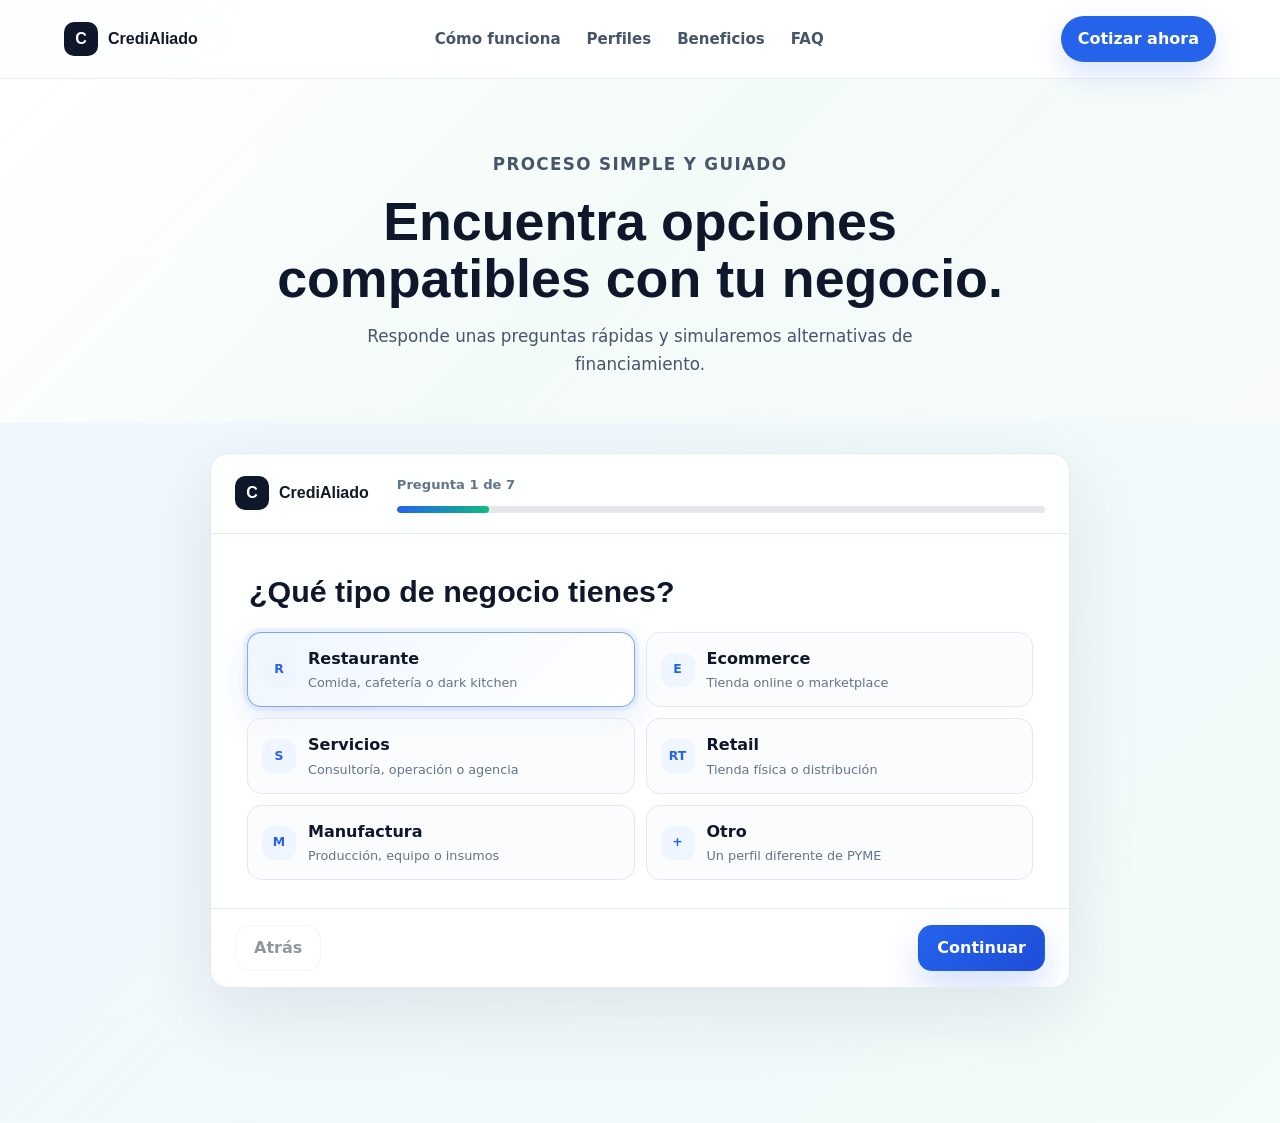
==== cotizador.html @ 6eaf8681 "v2" ====
<!DOCTYPE html>
<html lang="es">
  <head>
    <meta charset="UTF-8" />
    <meta name="viewport" content="width=device-width, initial-scale=1.0" />
    <title>Cotizador | CrediAliado</title>
    <meta
      name="description"
      content="Cotizador inteligente para encontrar opciones de financiamiento compatibles con tu negocio."
    />
    <link
      rel="icon"
      href="data:image/svg+xml,%3Csvg xmlns='http://www.w3.org/2000/svg' viewBox='0 0 64 64'%3E%3Crect width='64' height='64' rx='18' fill='%230F172A'/%3E%3Ctext x='32' y='42' text-anchor='middle' font-family='Arial' font-size='34' font-weight='700' fill='white'%3EC%3C/text%3E%3C/svg%3E"
    />
    <link rel="stylesheet" href="styles.css" />
  </head>
  <body data-page="cotizador">
    <header class="site-header">
      <a class="brand" href="index.html" aria-label="CrediAliado inicio">
        <span class="brand-mark">C</span>
        <span>CrediAliado</span>
      </a>
      <nav class="nav-links" aria-label="Navegación principal">
        <a href="index.html#como-funciona">Cómo funciona</a>
        <a href="index.html#perfiles">Perfiles</a>
        <a href="index.html#beneficios">Beneficios</a>
        <a href="index.html#faq">FAQ</a>
      </nav>
      <a class="header-cta" href="#cotizador">Cotizar ahora</a>
    </header>

    <main>
      <section class="quote-hero onboarding-hero compact-quote">
        <div>
          <p class="eyebrow">Proceso simple y guiado</p>
          <h1>Encuentra opciones compatibles con tu negocio.</h1>
          <p>
            Responde unas preguntas rápidas y simularemos alternativas de financiamiento.
          </p>
        </div>
      </section>

      <section class="quote-flow-section" id="cotizador">
        <div class="quote-flow">
          <div class="flow-topline">
            <a class="brand compact-brand" href="index.html" aria-label="CrediAliado inicio">
              <span class="brand-mark">C</span>
              <span>CrediAliado</span>
            </a>
            <div class="progress-wrap">
              <span id="progressLabel">Pregunta 1 de 7</span>
              <div class="progress-track"><span id="progressBar"></span></div>
            </div>
          </div>

            <form id="compareForm" class="question-card">
              <fieldset class="question-step active" data-step="0">
                <legend>¿Qué tipo de negocio tienes?</legend>
                <label class="select-card visual-option">
                  <input type="radio" name="business" value="Restaurante" checked />
                  <span><i>R</i><b>Restaurante</b><small>Comida, cafetería o dark kitchen</small></span>
                </label>
                <label class="select-card visual-option">
                  <input type="radio" name="business" value="Ecommerce" />
                  <span><i>E</i><b>Ecommerce</b><small>Tienda online o marketplace</small></span>
                </label>
                <label class="select-card visual-option">
                  <input type="radio" name="business" value="Servicios" />
                  <span><i>S</i><b>Servicios</b><small>Consultoría, operación o agencia</small></span>
                </label>
                <label class="select-card visual-option">
                  <input type="radio" name="business" value="Retail" />
                  <span><i>RT</i><b>Retail</b><small>Tienda física o distribución</small></span>
                </label>
                <label class="select-card visual-option">
                  <input type="radio" name="business" value="Manufactura" />
                  <span><i>M</i><b>Manufactura</b><small>Producción, equipo o insumos</small></span>
                </label>
                <label class="select-card visual-option">
                  <input type="radio" name="business" value="Otro" />
                  <span><i>+</i><b>Otro</b><small>Un perfil diferente de PYME</small></span>
                </label>
              </fieldset>

              <fieldset class="question-step" data-step="1">
                <legend>¿Para qué necesitas financiamiento?</legend>
                <label class="select-card">
                  <input type="radio" name="need" value="Inventario" checked />
                  <span>Inventario</span>
                </label>
                <label class="select-card">
                  <input type="radio" name="need" value="Expansión" />
                  <span>Expansión</span>
                </label>
                <label class="select-card">
                  <input type="radio" name="need" value="Capital de trabajo" />
                  <span>Capital de trabajo</span>
                </label>
                <label class="select-card">
                  <input type="radio" name="need" value="Equipo" />
                  <span>Equipo</span>
                </label>
                <label class="select-card">
                  <input type="radio" name="need" value="Marketing" />
                  <span>Marketing</span>
                </label>
              </fieldset>

              <fieldset class="question-step amount-step" data-step="2">
                <legend>¿Cuánto necesitas?</legend>
                <div class="amount-control">
                  <input
                    id="amountRange"
                    type="range"
                    name="amount"
                    min="50000"
                    max="1000000"
                    step="50000"
                    value="250000"
                  />
                  <output id="amountOutput" for="amountRange">$250,000</output>
                  <div class="amount-markers">
                    <span>$50k</span>
                    <span>$500k</span>
                    <span>$1M</span>
                  </div>
                </div>
              </fieldset>

              <fieldset class="question-step" data-step="3">
                <legend>¿Cuánto tiempo lleva operando tu negocio?</legend>
                <label class="select-card">
                  <input type="radio" name="age" value="Menos de 1 año" checked />
                  <span>Menos de 1 año</span>
                </label>
                <label class="select-card">
                  <input type="radio" name="age" value="1-2 años" />
                  <span>1-2 años</span>
                </label>
                <label class="select-card">
                  <input type="radio" name="age" value="3+ años" />
                  <span>3+ años</span>
                </label>
              </fieldset>

              <fieldset class="question-step" data-step="4">
                <legend>¿Cuánto facturas mensualmente?</legend>
                <label class="select-card">
                  <input type="radio" name="revenue" value="Menos de 50k" checked />
                  <span>Menos de 50k</span>
                </label>
                <label class="select-card">
                  <input type="radio" name="revenue" value="50k-200k" />
                  <span>50k-200k</span>
                </label>
                <label class="select-card">
                  <input type="radio" name="revenue" value="200k-500k" />
                  <span>200k-500k</span>
                </label>
                <label class="select-card">
                  <input type="radio" name="revenue" value="500k+" />
                  <span>500k+</span>
                </label>
              </fieldset>

              <fieldset class="question-step" data-step="5">
                <legend>¿Has solicitado crédito antes?</legend>
                <label class="select-card">
                  <input type="radio" name="history" value="Sí" checked />
                  <span>Sí</span>
                </label>
                <label class="select-card">
                  <input type="radio" name="history" value="No" />
                  <span>No</span>
                </label>
              </fieldset>

              <fieldset class="question-step" data-step="6">
                <legend>¿Cómo consideras tu historial crediticio?</legend>
                <label class="select-card">
                  <input type="radio" name="credit" value="Bueno" checked />
                  <span>Bueno</span>
                </label>
                <label class="select-card">
                  <input type="radio" name="credit" value="Regular" />
                  <span>Regular</span>
                </label>
                <label class="select-card">
                  <input type="radio" name="credit" value="Malo" />
                  <span>Malo</span>
                </label>
                <label class="select-card">
                  <input type="radio" name="credit" value="No lo sé" />
                  <span>No lo sé</span>
                </label>
              </fieldset>

              <div class="form-actions">
                <button class="button button-ghost" id="backButton" type="button" disabled>
                  Atrás
                </button>
                <button class="button button-primary" id="nextButton" type="button">
                  Continuar
                </button>
              </div>
            </form>

            <div class="loading-state" id="loadingState" hidden>
              <div class="pulse-orbit"></div>
              <p>Analizando opciones para tu negocio...</p>
              <div class="loading-bars">
                <span></span>
                <span></span>
                <span></span>
              </div>
            </div>
          </div>
      </section>

      <section class="results-section" id="resultados" hidden>
        <div class="section-heading">
          <p class="eyebrow">Resultados personalizados</p>
          <h2 id="resultsHeadline">Encontramos opciones compatibles con tu perfil.</h2>
        </div>
        <div class="health-card" id="healthCard"></div>
        <div class="results-toolbar">
          <div class="results-summary" id="resultsSummary"></div>
          <label>
            Ordenar por
            <select id="sortSelect">
              <option value="match">Mayor compatibilidad</option>
              <option value="rate">Menor tasa</option>
              <option value="speed">Respuesta más rápida</option>
              <option value="requirements">Menos requisitos</option>
            </select>
          </label>
        </div>
        <div class="results-grid" id="resultsGrid"></div>
        <div class="lead-capture">
          <div>
            <h3>¿Quieres guardar estas opciones y recibir nuevas recomendaciones?</h3>
            <p>Te enviamos el resumen por WhatsApp o email para revisarlo con calma.</p>
          </div>
          <form class="lead-form">
            <label>
              WhatsApp
              <input type="tel" placeholder="55 1234 5678" />
            </label>
            <label>
              Email
              <input type="email" placeholder="tu@negocio.com" />
            </label>
            <button class="button button-primary" type="button">Guardar opciones</button>
          </form>
        </div>
      </section>
    </main>

    <script src="app.js"></script>
  </body>
</html>
---- styles.css ----
:root {
  --navy: #0f172a;
  --blue: #2563eb;
  --green: #10b981;
  --amber: #f59e0b;
  --mist: #eef6ff;
  --aqua: #dffcf2;
  --ink: #111827;
  --muted: #64748b;
  --line: #e2e8f0;
  --bg: #f8fafc;
  --white: #ffffff;
  --soft-blue: #eff6ff;
  --soft-green: #ecfdf5;
  --shadow: 0 22px 70px rgba(15, 23, 42, 0.1);
}

* {
  box-sizing: border-box;
}

[hidden] {
  display: none !important;
}

html {
  scroll-behavior: smooth;
}

body {
  margin: 0;
  background:
    linear-gradient(135deg, rgba(239, 246, 255, 0.72), rgba(255, 255, 255, 0) 34rem),
    linear-gradient(180deg, #ffffff 0%, var(--bg) 46%);
  color: var(--ink);
  font-family: "Inter", "Segoe UI", system-ui, sans-serif;
  line-height: 1.65;
}

a {
  color: inherit;
  text-decoration: none;
}

button,
input {
  font: inherit;
}

.site-header {
  position: sticky;
  top: 0;
  z-index: 20;
  display: flex;
  align-items: center;
  justify-content: space-between;
  gap: 24px;
  padding: 16px clamp(20px, 5vw, 72px);
  background: rgba(255, 255, 255, 0.82);
  border-bottom: 1px solid rgba(226, 232, 240, 0.72);
  backdrop-filter: blur(18px);
}

.brand,
.nav-links,
.trust-strip,
.hero-actions,
.form-actions,
.site-footer,
.site-footer div {
  display: flex;
  align-items: center;
}

.brand {
  gap: 10px;
  font-family: "Geist", "Segoe UI", "Inter", sans-serif;
  font-weight: 650;
}

.brand-mark {
  display: grid;
  width: 34px;
  height: 34px;
  place-items: center;
  color: var(--white);
  background: var(--navy);
  border-radius: 10px;
}

.nav-links {
  gap: 26px;
  color: #475569;
  font-size: 0.94rem;
  font-weight: 550;
}

.nav-links a:hover,
.site-footer a:hover {
  color: var(--blue);
}

.header-cta {
  padding: 10px 17px;
  color: var(--white);
  background: var(--blue);
  border-radius: 999px;
  font-weight: 650;
  box-shadow: 0 12px 28px rgba(37, 99, 235, 0.18);
}

.hero {
  display: grid;
  grid-template-columns: minmax(0, 1.02fr) minmax(340px, 0.98fr);
  gap: clamp(42px, 7vw, 96px);
  align-items: center;
  min-height: calc(100vh - 74px);
  padding: clamp(64px, 8vw, 104px) clamp(20px, 5vw, 72px) 72px;
}

.eyebrow {
  margin: 0 0 14px;
  color: var(--blue);
  font-size: 0.76rem;
  font-weight: 700;
  letter-spacing: 0.08em;
  text-transform: uppercase;
}

.hero-eyebrow {
  display: inline-flex;
  align-items: center;
  gap: 8px;
  width: fit-content;
  padding: 6px 14px;
  color: #047857;
  background: var(--soft-green);
  border-radius: 999px;
}

.hero-eyebrow::before {
  content: "";
  width: 6px;
  height: 6px;
  flex: 0 0 6px;
  border-radius: 999px;
  background: var(--green);
}

h1,
h2,
h3 {
  margin: 0;
  color: var(--navy);
  font-family: "Geist", "Segoe UI", "Inter", sans-serif;
  letter-spacing: 0;
  line-height: 1.05;
}

h1 {
  max-width: 720px;
  font-size: clamp(2.55rem, 4.8vw, 3.5rem);
  letter-spacing: 0;
  font-weight: 650;
}

.text-green {
  color: var(--green);
}

h2 {
  font-size: clamp(2rem, 3.1vw, 2.5rem);
  font-weight: 620;
}

h3 {
  font-size: clamp(1.12rem, 1.8vw, 1.38rem);
  font-weight: 600;
}

.hero-subtitle {
  max-width: 560px;
  margin: 24px 0 0;
  color: #475569;
  font-size: clamp(1rem, 1.6vw, 1.12rem);
}

.hero-actions {
  flex-wrap: wrap;
  gap: 14px;
  margin-top: 34px;
}

.button {
  display: inline-flex;
  align-items: center;
  justify-content: center;
  min-height: 46px;
  padding: 0 18px;
  border: 1px solid transparent;
  border-radius: 14px;
  cursor: pointer;
  font-weight: 650;
  transition: transform 150ms ease, border-color 150ms ease, background 150ms ease,
    box-shadow 150ms ease;
}

.button:hover {
  transform: translateY(-2px);
}

.button-primary {
  color: var(--white);
  background: linear-gradient(135deg, var(--blue), #1d4ed8);
  box-shadow: 0 16px 34px rgba(37, 99, 235, 0.2);
}

.button-ghost {
  color: var(--navy);
  background: var(--white);
  border-color: var(--line);
}

.button:disabled {
  cursor: not-allowed;
  opacity: 0.45;
  transform: none;
}

.trust-strip {
  flex-wrap: wrap;
  gap: 12px;
  margin-top: 26px;
  color: #334155;
  font-size: 0.95rem;
  font-weight: 600;
}

.trust-strip span {
  padding: 9px 12px;
  background: var(--white);
  border: 1px solid var(--line);
  border-radius: 999px;
}

.trust-strip strong {
  color: var(--green);
}

.hero-visual {
  position: relative;
  min-height: 500px;
  padding: 34px;
  overflow: hidden;
  background: linear-gradient(145deg, #0b1226 0%, #122a5c 52%, #0f766e 100%);
  border-radius: 28px;
  box-shadow: 0 28px 82px rgba(15, 23, 42, 0.2);
  isolation: isolate;
}

.dashboard-card,
.signal-card,
.floating-note,
.smart-card,
.insight-panel {
  background: rgba(255, 255, 255, 0.94);
  border: 1px solid rgba(255, 255, 255, 0.64);
  box-shadow: 0 24px 68px rgba(2, 6, 23, 0.22);
  backdrop-filter: blur(16px);
}

.calm-visual {
  display: grid;
  align-content: center;
}

.smart-card {
  position: absolute;
  padding: 18px;
  border-radius: 16px;
}

.hero-rec {
  width: min(78%, 390px);
  animation: floatSoft 5.5s ease-in-out infinite;
}

.primary-rec {
  top: 42px;
  left: 34px;
}

.secondary-rec {
  right: 28px;
  bottom: 42px;
  animation-delay: 1s;
}

.rec-label {
  display: inline-flex;
  margin-bottom: 16px;
  padding: 6px 9px;
  color: #065f46;
  background: var(--soft-green);
  border-radius: 999px;
  font-size: 0.74rem;
  font-weight: 650;
}

.rec-head {
  display: flex;
  align-items: center;
  justify-content: space-between;
  gap: 14px;
}

.rec-head strong {
  color: var(--navy);
  font-size: 1.04rem;
}

.rec-head span {
  color: var(--blue);
  font-weight: 650;
}

.smart-card p {
  margin: 12px 0 0;
  color: #475569;
}

.insight-panel {
  position: relative;
  z-index: 2;
  max-width: 430px;
  margin: 86px auto 0;
  padding: 24px;
  border-radius: 18px;
}

.insight-panel h3 {
  margin-top: 10px;
  font-size: 1.28rem;
  line-height: 1.12;
}

.insight-row {
  display: flex;
  align-items: center;
  justify-content: space-between;
  gap: 16px;
  margin-top: 22px;
  color: var(--muted);
  font-weight: 600;
}

.insight-row strong {
  color: var(--navy);
}

.insight-line {
  height: 12px;
  margin-top: 12px;
  overflow: hidden;
  background: #e5e7eb;
  border-radius: 999px;
}

.insight-line span {
  display: block;
  width: var(--bar);
  height: 100%;
  background: linear-gradient(90deg, var(--green), var(--blue));
  border-radius: inherit;
}

.dashboard-card {
  position: absolute;
  right: 34px;
  bottom: 36px;
  left: 34px;
  padding: 26px;
  border-radius: 22px;
}

.dashboard-top,
.rate-row,
.main-signal {
  display: flex;
  align-items: center;
  justify-content: space-between;
  gap: 18px;
}

.dashboard-top span,
.small-label,
.rate-row span {
  color: var(--muted);
  font-size: 0.85rem;
  font-weight: 700;
}

.dashboard-top strong {
  display: grid;
  width: 44px;
  height: 44px;
  place-items: center;
  color: var(--blue);
  background: var(--soft-blue);
  border-radius: 14px;
}

.rate-row {
  margin: 34px 0 20px;
}

.rate-row strong {
  color: var(--navy);
  font-size: 3.2rem;
  line-height: 1;
}

.range-bars {
  display: grid;
  gap: 12px;
}

.range-bars span {
  display: block;
  height: 12px;
  overflow: hidden;
  background: #e0f2fe;
  border-radius: 999px;
}

.range-bars span::after {
  display: block;
  width: var(--bar);
  height: 100%;
  content: "";
  background: linear-gradient(90deg, var(--blue), var(--green));
  border-radius: inherit;
}

.approval-card {
  display: inline-flex;
  align-items: center;
  gap: 9px;
  margin-top: 22px;
  padding: 10px 12px;
  color: #065f46;
  background: var(--soft-green);
  border-radius: 999px;
  font-weight: 600;
}

.status-dot {
  width: 9px;
  height: 9px;
  background: var(--green);
  border-radius: 50%;
  box-shadow: 0 0 0 5px rgba(16, 185, 129, 0.16);
}

.signal-card {
  position: absolute;
  top: 34px;
  left: 34px;
  right: 84px;
  padding: 18px;
  border-radius: 18px;
}

.signal-card strong {
  display: block;
  margin-top: 4px;
  color: var(--navy);
  font-size: 1.05rem;
}

.match-score {
  color: var(--green);
  font-size: 2.1rem;
  font-weight: 700;
}

.floating-note {
  position: absolute;
  padding: 12px 14px;
  color: var(--navy);
  border-radius: 16px;
  font-size: 0.9rem;
  font-weight: 600;
}

.note-left {
  left: 18px;
  top: 46%;
}

.note-right {
  right: 18px;
  top: 31%;
}

.section,
.results-section {
  padding: 92px clamp(20px, 5vw, 72px);
}

.section-heading {
  max-width: 720px;
  margin-bottom: 34px;
}

.steps-grid,
.benefits-grid,
.results-grid {
  display: grid;
  grid-template-columns: repeat(3, minmax(0, 1fr));
  gap: 18px;
}

.info-card,
.benefits-grid article,
.result-card,
.lead-capture,
.faq-list details,
.comparator-panel {
  background: var(--white);
  border: 1px solid var(--line);
  border-radius: 16px;
  box-shadow: 0 18px 54px rgba(15, 23, 42, 0.055);
}

.info-card {
  padding: 26px;
}

.info-card p,
.benefits-grid p,
.comparator-intro p,
.lead-capture p,
.faq-list p,
.result-card p {
  color: var(--muted);
}

.icon-box {
  display: grid;
  width: 46px;
  height: 46px;
  margin-bottom: 22px;
  place-items: center;
  color: var(--blue);
  background: var(--soft-blue);
  border-radius: 14px;
  font-weight: 650;
}

.benefits-section {
  background: #ffffff;
}

.profile-section {
  background: var(--white);
}

.profile-grid {
  display: grid;
  grid-template-columns: repeat(3, minmax(0, 1fr));
  gap: 18px;
}

.profile-card {
  min-height: 246px;
  padding: 24px;
  border: 1px solid rgba(226, 232, 240, 0.9);
  border-radius: 16px;
  box-shadow: 0 18px 54px rgba(15, 23, 42, 0.06);
}

.profile-card span {
  display: inline-flex;
  margin-bottom: 36px;
  padding: 8px 11px;
  color: var(--navy);
  background: rgba(255, 255, 255, 0.82);
  border: 1px solid rgba(255, 255, 255, 0.78);
  border-radius: 999px;
  font-size: 0.84rem;
  font-weight: 700;
}

.profile-card h3 {
  max-width: 360px;
}

.profile-card p {
  color: #475569;
}

.restaurant {
  background: linear-gradient(145deg, #ecfdf5, #ffffff);
}

.ecommerce {
  background: linear-gradient(145deg, #eff6ff, #ffffff);
}

.services {
  background: linear-gradient(145deg, #fffbeb, #ffffff);
}

.proof-section {
  display: grid;
  grid-template-columns: minmax(280px, 0.7fr) minmax(320px, 1.3fr);
  gap: 18px;
  align-items: stretch;
  padding: 72px clamp(20px, 5vw, 72px);
}

.rating-card,
.logo-cloud,
.home-cta-section,
.quote-aside,
.health-card {
  background: var(--white);
  border: 1px solid var(--line);
  border-radius: 16px;
  box-shadow: 0 18px 54px rgba(15, 23, 42, 0.06);
}

.rating-card {
  padding: 26px;
}

.rating-card strong {
  display: block;
  margin: 7px 0 10px;
  color: var(--navy);
  font-size: 1.6rem;
}

.stars {
  color: var(--amber);
  letter-spacing: 0;
  font-size: 1.2rem;
}

.logo-cloud {
  display: grid;
  grid-template-columns: repeat(4, minmax(0, 1fr));
  gap: 12px;
  align-items: center;
  padding: 24px;
}

.logo-cloud span {
  display: grid;
  min-height: 76px;
  place-items: center;
  color: #475569;
  background: #f8fafc;
  border: 1px solid var(--line);
  border-radius: 14px;
  text-align: center;
  font-weight: 650;
}

.home-cta-section {
  display: flex;
  align-items: center;
  justify-content: space-between;
  gap: 24px;
  margin: 0 clamp(20px, 5vw, 72px) 76px;
  padding: 28px;
  background:
    linear-gradient(120deg, rgba(239, 246, 255, 0.96), rgba(236, 253, 245, 0.9)),
    var(--white);
}

.home-cta-section h2 {
  max-width: 820px;
  font-size: clamp(1.75rem, 2.6vw, 2.35rem);
}

.quote-hero {
  display: grid;
  grid-template-columns: minmax(0, 1.2fr) minmax(280px, 0.8fr);
  gap: 32px;
  align-items: end;
  padding: 72px clamp(20px, 5vw, 72px) 36px;
}

.onboarding-hero {
  background: linear-gradient(135deg, #ffffff 0%, #f3fbf8 48%, var(--bg) 100%);
}

.compact-quote {
  display: block;
  padding-bottom: 28px;
  text-align: center;
}

.compact-quote h1,
.compact-quote p {
  margin-right: auto;
  margin-left: auto;
}

.compact-quote p {
  max-width: 620px;
}

.quote-hero h1 {
  max-width: 760px;
  font-size: clamp(2.35rem, 4.2vw, 3.5rem);
}

.quote-hero p {
  max-width: 620px;
  color: #475569;
  font-size: 1.05rem;
}

.quote-aside {
  padding: 24px;
  background:
    linear-gradient(145deg, rgba(239, 246, 255, 0.98), rgba(255, 255, 255, 0.96)),
    var(--white);
}

.quote-aside span {
  color: var(--green);
  font-weight: 650;
}

.quote-aside strong {
  display: block;
  margin: 8px 0;
  color: var(--navy);
  font-size: 1.55rem;
  line-height: 1.1;
}

.cotizador-section {
  padding-top: 42px;
}

.quote-flow-section {
  min-height: 700px;
  padding: 30px clamp(16px, 4vw, 72px) 96px;
  background:
    linear-gradient(135deg, rgba(239, 246, 255, 0.92), rgba(236, 253, 245, 0.54)),
    var(--bg);
}

.quote-flow {
  width: min(100%, 860px);
  margin: 0 auto;
  overflow: hidden;
  background: rgba(255, 255, 255, 0.9);
  border: 1px solid rgba(226, 232, 240, 0.9);
  border-radius: 18px;
  box-shadow: 0 24px 76px rgba(15, 23, 42, 0.09);
  backdrop-filter: blur(18px);
}

.flow-topline {
  display: grid;
  grid-template-columns: auto minmax(220px, 1fr);
  gap: 28px;
  align-items: center;
  padding: 20px 24px;
  border-bottom: 1px solid var(--line);
}

.compact-brand {
  white-space: nowrap;
}

.engine-preview {
  display: grid;
  gap: 10px;
  margin-top: 24px;
}

.engine-preview span {
  padding: 12px 14px;
  color: #334155;
  background: var(--white);
  border: 1px solid var(--line);
  border-radius: 14px;
  font-weight: 600;
}

.benefits-grid article {
  padding: 24px;
  border-left: 5px solid var(--green);
}

.benefits-grid span {
  color: var(--navy);
  font-weight: 650;
}

.comparator-section {
  padding: 84px clamp(20px, 5vw, 72px);
  background: linear-gradient(180deg, #f7fbff, #f8fafc);
}

.comparator-shell {
  display: grid;
  grid-template-columns: minmax(0, 0.86fr) minmax(340px, 1.14fr);
  gap: 34px;
  align-items: start;
}

.comparator-intro {
  position: sticky;
  top: 104px;
}

.comparator-panel {
  padding: clamp(22px, 4vw, 36px);
  box-shadow: 0 28px 84px rgba(15, 23, 42, 0.09);
}

.progress-wrap {
  display: grid;
  gap: 10px;
  color: var(--muted);
  font-size: 0.82rem;
  font-weight: 700;
}

.progress-track {
  height: 7px;
  overflow: hidden;
  background: #e5e7eb;
  border-radius: 999px;
}

#progressBar {
  display: block;
  width: 33.33%;
  height: 100%;
  background: linear-gradient(90deg, var(--blue), var(--green));
  border-radius: inherit;
  transition: width 240ms ease;
}

.question-card {
  display: grid;
  min-height: 410px;
  margin-top: 0;
  padding: 32px 36px 0;
}

.question-step {
  display: none;
  margin: 0;
  padding: 0;
  border: 0;
}

.question-step.active {
  display: grid;
  grid-template-columns: repeat(2, minmax(0, 1fr));
  gap: 11px;
  align-content: start;
  animation: fadeSlide 320ms ease both;
}

.question-step legend {
  grid-column: 1 / -1;
  margin-bottom: 16px;
  color: var(--navy);
  font-family: "Geist", "Segoe UI", "Inter", sans-serif;
  font-size: clamp(1.38rem, 2.6vw, 1.9rem);
  font-weight: 620;
}

.select-card {
  position: relative;
  cursor: pointer;
}

.select-card input {
  position: absolute;
  inset: 0;
  opacity: 0;
}

.select-card span {
  display: flex;
  align-items: center;
  min-height: 56px;
  padding: 13px 14px;
  background: rgba(248, 250, 252, 0.66);
  border: 1px solid var(--line);
  border-radius: 14px;
  color: var(--navy);
  font-weight: 620;
  transition: transform 160ms ease, border-color 160ms ease, background 160ms ease,
    box-shadow 160ms ease;
}

.select-card:hover span {
  border-color: rgba(37, 99, 235, 0.36);
  transform: translateY(-1px);
}

.visual-option span {
  display: grid;
  grid-template-columns: 34px 1fr;
  column-gap: 12px;
  align-items: center;
}

.visual-option small {
  grid-column: 2;
  color: var(--muted);
  font-size: 0.8rem;
  font-weight: 450;
}

.visual-option i {
  display: grid;
  grid-row: 1 / span 2;
  width: 34px;
  height: 34px;
  place-items: center;
  color: var(--blue);
  background: var(--soft-blue);
  border-radius: 11px;
  font-style: normal;
  font-size: 0.78rem;
  font-weight: 700;
}

.select-card input:checked + span {
  background: linear-gradient(135deg, #eff6ff, #ffffff);
  border-color: rgba(37, 99, 235, 0.55);
  box-shadow: 0 12px 34px rgba(37, 99, 235, 0.13), 0 0 0 4px rgba(37, 99, 235, 0.07);
}

.form-actions {
  justify-content: space-between;
  align-self: end;
  margin: 28px -36px 0;
  padding: 16px 24px;
  background: rgba(255, 255, 255, 0.94);
  border-top: 1px solid var(--line);
}

.amount-step.active {
  grid-template-columns: 1fr;
}

.amount-control {
  display: grid;
  gap: 18px;
  padding: 22px;
  background: #f8fafc;
  border: 1px solid var(--line);
  border-radius: 14px;
}

.amount-control input[type="range"] {
  width: 100%;
  accent-color: var(--blue);
}

.amount-control output {
  color: var(--navy);
  font-family: "Geist", "Segoe UI", "Inter", sans-serif;
  font-size: clamp(1.85rem, 4.2vw, 3rem);
  font-weight: 700;
  line-height: 1;
}

.amount-markers {
  display: flex;
  justify-content: space-between;
  color: var(--muted);
  font-size: 0.86rem;
  font-weight: 600;
}

.loading-state {
  display: grid;
  min-height: 520px;
  place-items: center;
  text-align: center;
  padding: 42px;
}

.loading-state p {
  margin: 18px 0;
  color: var(--navy);
  font-size: 1.08rem;
  font-weight: 650;
}

.pulse-orbit {
  width: 74px;
  height: 74px;
  background: radial-gradient(circle, var(--blue) 18%, transparent 20%),
    conic-gradient(from 90deg, var(--green), var(--blue), var(--amber), var(--green));
  border-radius: 50%;
  animation: spin 1.6s linear infinite;
}

.loading-bars {
  display: flex;
  gap: 8px;
}

.loading-bars span {
  width: 54px;
  height: 8px;
  background: var(--line);
  border-radius: 999px;
  animation: pulseBar 900ms ease-in-out infinite alternate;
}

.loading-bars span:nth-child(2) {
  animation-delay: 140ms;
}

.loading-bars span:nth-child(3) {
  animation-delay: 280ms;
}

.results-section {
  background: var(--white);
}

.results-summary {
  display: inline-flex;
  flex-wrap: wrap;
  gap: 10px;
}

.results-summary span {
  padding: 8px 11px;
  color: #334155;
  background: #f1f5f9;
  border-radius: 999px;
  font-size: 0.88rem;
  font-weight: 600;
}

.result-card {
  display: grid;
  gap: 16px;
  padding: 22px;
}

.recommendation-card {
  position: relative;
  overflow: hidden;
  padding-top: 28px;
  transition: transform 180ms ease, box-shadow 180ms ease;
}

.recommendation-card::before {
  position: absolute;
  inset: 0 0 auto;
  height: 5px;
  content: "";
  background: linear-gradient(90deg, var(--blue), var(--green));
}

.recommendation-card:hover {
  transform: translateY(-2px);
  box-shadow: 0 22px 62px rgba(15, 23, 42, 0.085);
}

.result-card header {
  display: flex;
  justify-content: space-between;
  gap: 16px;
}

.result-card header span {
  color: var(--green);
  font-weight: 700;
}

.result-card header p {
  margin: 5px 0 0;
}

.main-metric {
  color: var(--navy);
  font-family: "Geist", "Segoe UI", "Inter", sans-serif;
  font-size: 1.7rem;
  font-weight: 700;
}

.recommendation-card .main-metric {
  display: inline-flex;
  width: fit-content;
  padding: 9px 13px;
  color: #1e3a8a;
  background: var(--soft-blue);
  border-radius: 999px;
  font-size: 1.12rem;
}

.quick-info {
  display: grid;
  gap: 8px;
  margin: 0;
  padding: 0;
  color: #334155;
  list-style: none;
}

.quick-info li::before {
  margin-right: 8px;
  color: var(--green);
  content: "✓";
  font-weight: 700;
}

.smart-explanation {
  margin: 0;
  padding: 13px;
  color: #334155;
  background: #f8fafc;
  border: 1px solid var(--line);
  border-radius: 12px;
  font-weight: 450;
}

.health-card {
  display: grid;
  grid-template-columns: minmax(150px, 0.45fr) minmax(220px, 1fr) minmax(150px, 0.45fr);
  gap: 18px;
  align-items: center;
  margin-bottom: 20px;
  padding: 22px;
}

.health-card strong {
  display: block;
  margin-top: 4px;
  color: var(--navy);
  font-size: 1.18rem;
}

.health-meter {
  height: 12px;
  overflow: hidden;
  background: #e5e7eb;
  border-radius: 999px;
}

.health-meter span {
  display: block;
  width: var(--health);
  height: 100%;
  background: linear-gradient(90deg, var(--green), var(--blue));
  border-radius: inherit;
}

.results-toolbar {
  display: flex;
  align-items: end;
  justify-content: space-between;
  gap: 18px;
  margin-bottom: 24px;
}

.results-toolbar label {
  display: grid;
  gap: 7px;
  min-width: 240px;
  color: var(--navy);
  font-size: 0.86rem;
  font-weight: 650;
}

.results-toolbar select {
  min-height: 46px;
  padding: 0 40px 0 14px;
  color: var(--navy);
  background: var(--white);
  border: 1px solid var(--line);
  border-radius: 14px;
  font-weight: 600;
}

.lead-capture {
  display: grid;
  grid-template-columns: 0.9fr 1.1fr;
  gap: 24px;
  align-items: end;
  margin-top: 28px;
  padding: 26px;
  border-color: rgba(16, 185, 129, 0.36);
}

.lead-form {
  display: grid;
  grid-template-columns: 1fr 1fr auto;
  gap: 12px;
  align-items: end;
}

.lead-form label {
  display: grid;
  gap: 7px;
  color: var(--navy);
  font-size: 0.86rem;
  font-weight: 650;
}

.lead-form input {
  min-height: 48px;
  padding: 0 14px;
  border: 1px solid var(--line);
  border-radius: 14px;
  outline: 0;
}

.lead-form input:focus {
  border-color: var(--blue);
  box-shadow: 0 0 0 4px rgba(37, 99, 235, 0.12);
}

.faq-list {
  display: grid;
  gap: 12px;
  max-width: 900px;
}

.faq-list details {
  padding: 18px 20px;
}

.faq-list summary {
  cursor: pointer;
  color: var(--navy);
  font-weight: 650;
}

.site-footer {
  justify-content: space-between;
  gap: 20px;
  padding: 30px clamp(20px, 5vw, 72px);
  color: #475569;
  border-top: 1px solid var(--line);
}

.site-footer span {
  color: var(--navy);
  font-family: "Geist", "Segoe UI", "Inter", sans-serif;
  font-weight: 650;
}

.site-footer div {
  flex-wrap: wrap;
  gap: 18px;
}

@keyframes fadeSlide {
  from {
    opacity: 0;
    transform: translateY(8px);
  }

  to {
    opacity: 1;
    transform: translateY(0);
  }
}

@keyframes spin {
  to {
    transform: rotate(360deg);
  }
}

@keyframes pulseBar {
  to {
    background: var(--blue);
    transform: scaleX(1.14);
  }
}

@keyframes floatSoft {
  0%,
  100% {
    transform: translateY(0);
  }

  50% {
    transform: translateY(-10px);
  }
}

@media (max-width: 980px) {
  .hero,
  .comparator-shell,
  .lead-capture,
  .quote-hero,
  .proof-section {
    grid-template-columns: 1fr;
  }

  .hero {
    min-height: auto;
  }

  .comparator-intro {
    position: static;
  }

  .steps-grid,
  .benefits-grid,
  .results-grid,
  .profile-grid {
    grid-template-columns: 1fr;
  }

  .lead-form {
    grid-template-columns: 1fr;
  }

  .logo-cloud {
    grid-template-columns: repeat(2, minmax(0, 1fr));
  }

  .health-card,
  .results-toolbar {
    grid-template-columns: 1fr;
  }

  .health-card {
    align-items: stretch;
  }

  .results-toolbar {
    align-items: stretch;
    flex-direction: column;
  }

  .quote-flow {
    width: min(100%, 760px);
  }
}

@media (max-width: 720px) {
  .site-header {
    align-items: flex-start;
  }

  .nav-links {
    display: none;
  }

  .hero-visual {
    min-height: 430px;
    padding: 22px;
    border-radius: 22px;
  }

  .signal-card {
    left: 18px;
    right: 18px;
  }

  .dashboard-card {
    right: 18px;
    left: 18px;
    bottom: 20px;
  }

  .floating-note {
    display: none;
  }

  .question-step.active {
    grid-template-columns: 1fr;
  }

  .compact-quote {
    padding-top: 48px;
  }

  .quote-flow-section {
    padding: 18px 14px 58px;
  }

  .flow-topline {
    grid-template-columns: 1fr;
    gap: 16px;
    padding: 18px;
  }

  .question-card {
    min-height: 500px;
    padding: 24px 18px 0;
  }

  .form-actions {
    margin-right: -18px;
    margin-left: -18px;
    padding: 14px 18px;
  }

  .visual-option span {
    grid-template-columns: 32px 1fr;
  }

  .site-footer {
    align-items: flex-start;
    flex-direction: column;
  }

  .home-cta-section {
    align-items: flex-start;
    flex-direction: column;
  }

  .logo-cloud {
    grid-template-columns: 1fr;
  }
}
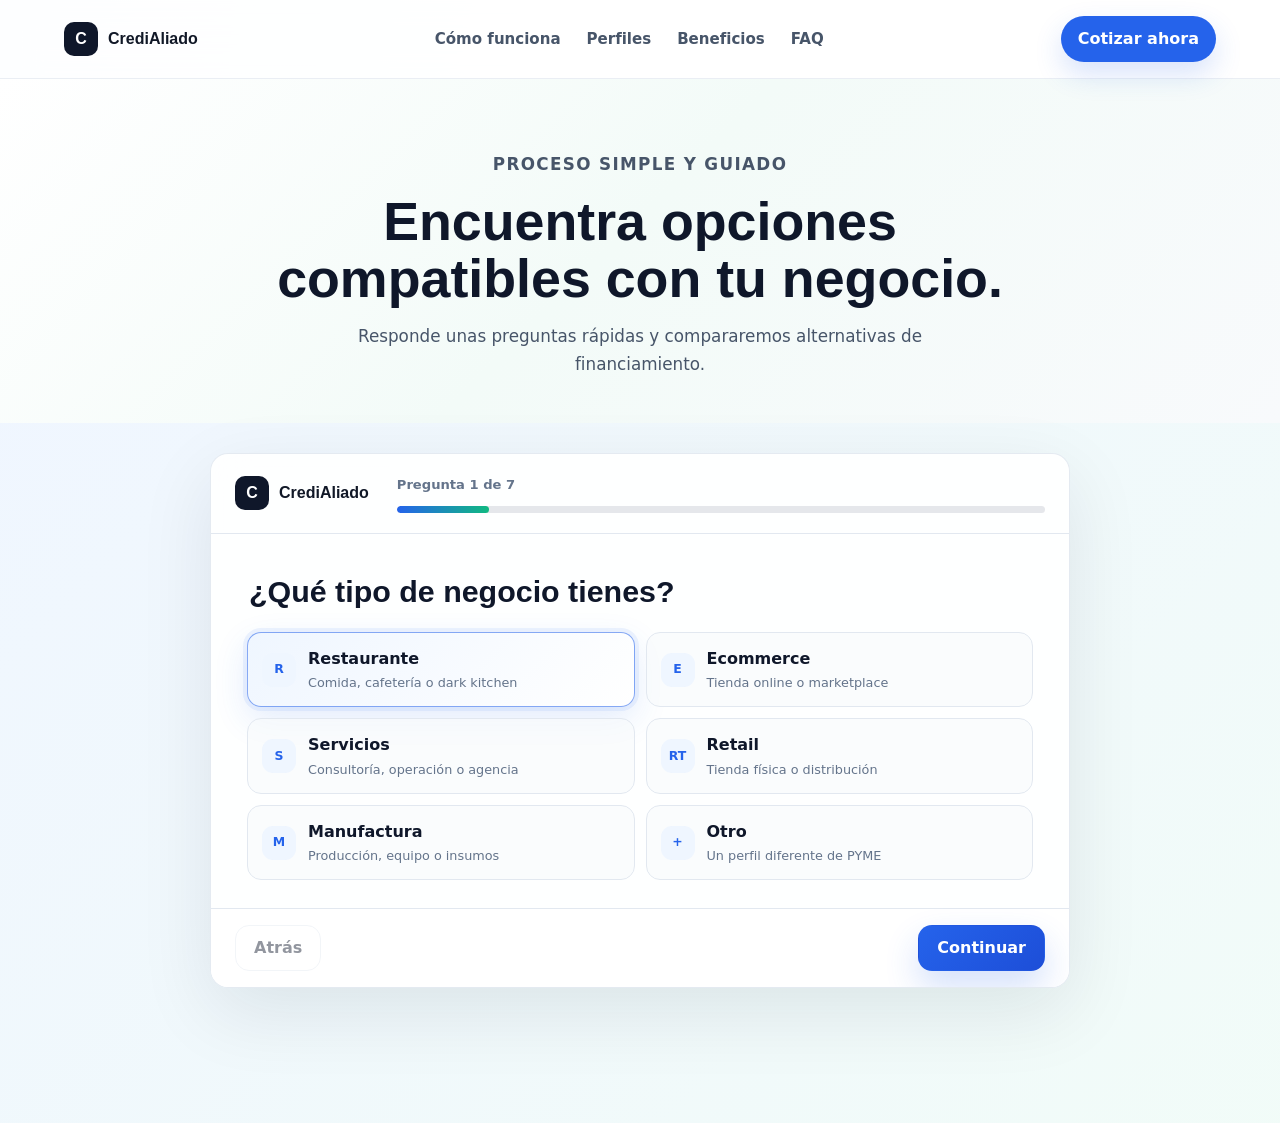
==== commit 059147fc: "redisenando landing vende" ====
--- a/cotizador.html
+++ b/cotizador.html
@@ -35,7 +35,7 @@
           <p class="eyebrow">Proceso simple y guiado</p>
           <h1>Encuentra opciones compatibles con tu negocio.</h1>
           <p>
-            Responde unas preguntas rápidas y simularemos alternativas de financiamiento.
+            Responde unas preguntas rápidas y compararemos alternativas de financiamiento.
           </p>
         </div>
       </section>
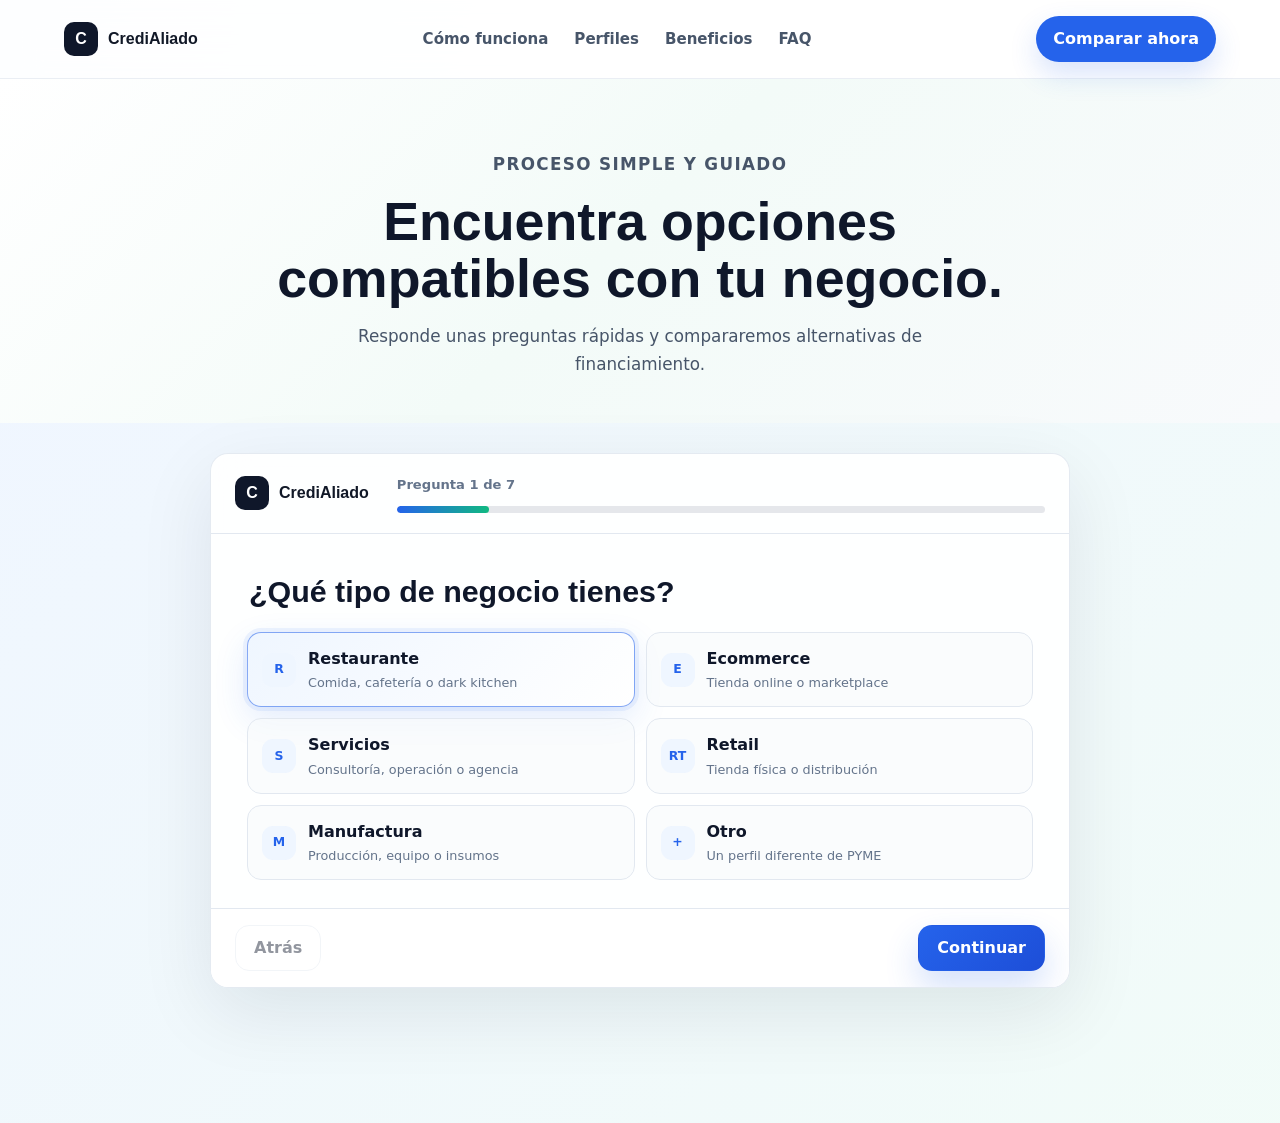
==== commit 643c52b0: "redisenando" ====
--- a/cotizador.html
+++ b/cotizador.html
@@ -26,7 +26,7 @@
         <a href="index.html#beneficios">Beneficios</a>
         <a href="index.html#faq">FAQ</a>
       </nav>
-      <a class="header-cta" href="#cotizador">Cotizar ahora</a>
+      <a class="header-cta" href="#cotizador">Comparar ahora</a>
     </header>
 
     <main>
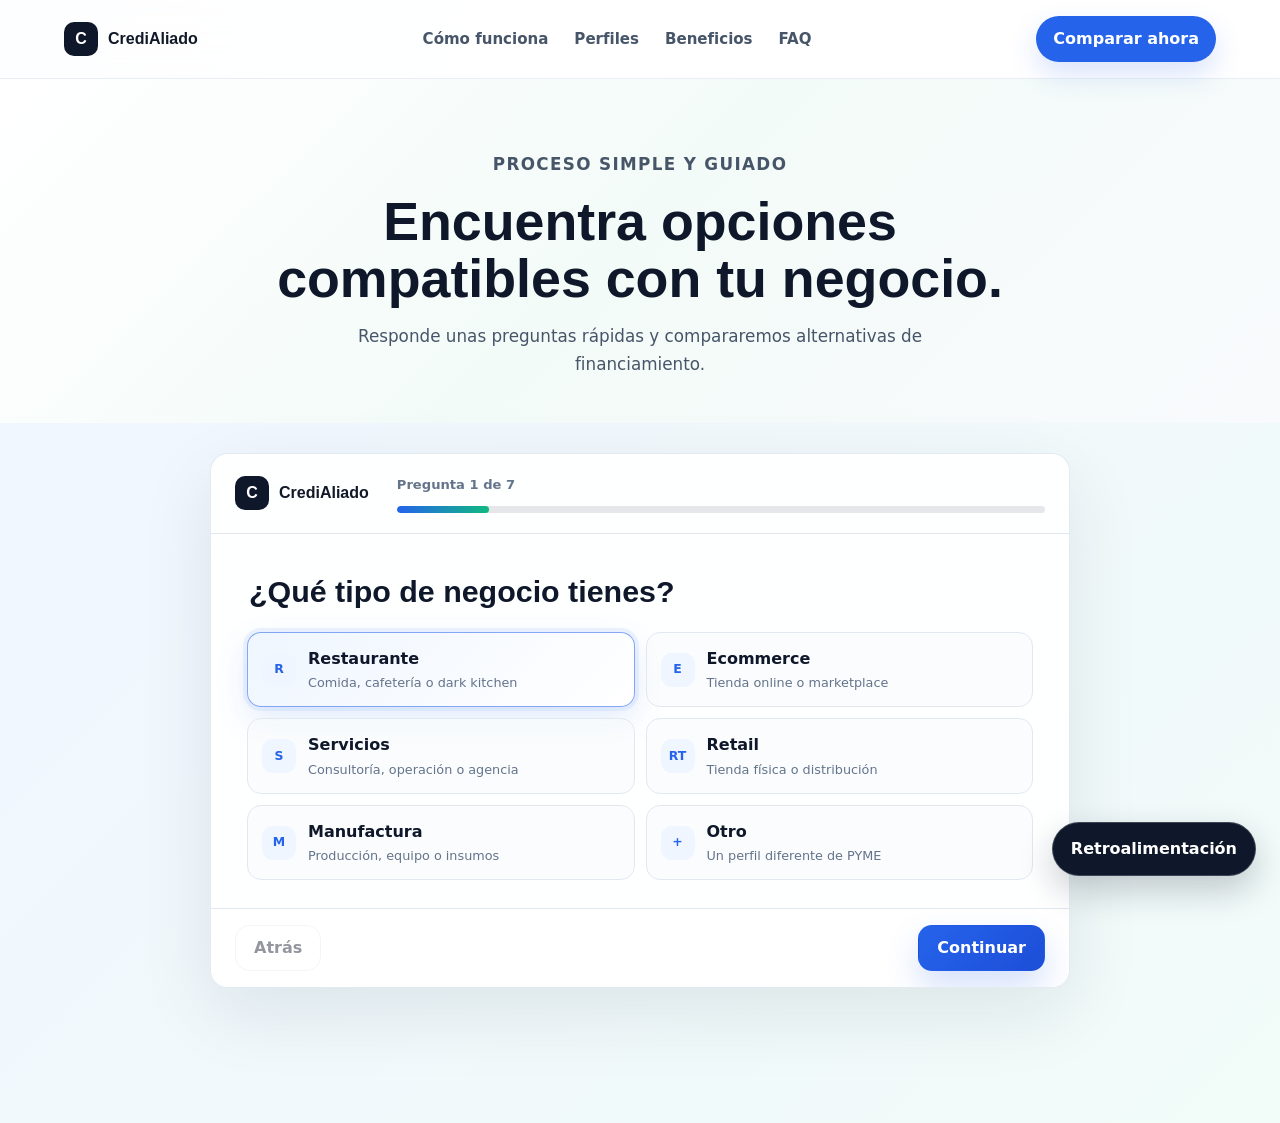
==== commit a6c785a7: "a" ====
--- a/cotizador.html
+++ b/cotizador.html
@@ -256,6 +256,15 @@
       </section>
     </main>
 
+    <a
+      class="feedback-trigger"
+      href="https://docs.google.com/forms/d/e/1FAIpQLSefCgy9SkTQuJ4f0qYIs3QMmN-Ha3sEBBcfDWnB3LaWqZV44Q/viewform?pli=1"
+      target="_blank"
+      rel="noopener noreferrer"
+    >
+      Retroalimentación
+    </a>
+
     <script src="app.js"></script>
   </body>
 </html>
--- a/styles.css
+++ b/styles.css
@@ -1268,6 +1268,95 @@
   gap: 18px;
 }
 
+.feedback-trigger {
+  position: fixed;
+  right: 24px;
+  bottom: 24px;
+  z-index: 40;
+  padding: 13px 18px;
+  color: var(--white);
+  background: var(--navy);
+  border: 1px solid rgba(255, 255, 255, 0.2);
+  border-radius: 999px;
+  box-shadow: 0 14px 34px rgba(15, 23, 42, 0.22);
+  font: inherit;
+  font-weight: 700;
+  cursor: pointer;
+}
+
+.feedback-trigger:hover {
+  background: #172554;
+  border-color: rgba(255, 255, 255, 0.28);
+  transform: translateY(-1px);
+}
+
+.feedback-dialog {
+  width: min(92vw, 520px);
+  padding: 0;
+  color: var(--navy);
+  background: var(--white);
+  border: 1px solid var(--line);
+  border-radius: 20px;
+  box-shadow: var(--shadow);
+}
+
+.feedback-dialog::backdrop {
+  background: rgba(15, 23, 42, 0.36);
+}
+
+.feedback-form {
+  display: grid;
+  gap: 18px;
+  padding: 24px;
+}
+
+.feedback-head {
+  display: flex;
+  align-items: flex-start;
+  justify-content: space-between;
+  gap: 18px;
+}
+
+.feedback-head h2 {
+  margin-top: 4px;
+  font-size: 1.45rem;
+}
+
+.icon-button {
+  display: inline-grid;
+  width: 38px;
+  height: 38px;
+  place-items: center;
+  color: var(--navy);
+  background: var(--soft-blue);
+  border: 1px solid var(--line);
+  border-radius: 999px;
+  font: inherit;
+  font-size: 1.45rem;
+  line-height: 1;
+  cursor: pointer;
+}
+
+.feedback-form label {
+  display: grid;
+  gap: 8px;
+  color: var(--navy);
+  font-weight: 700;
+}
+
+.feedback-form textarea,
+.feedback-form input {
+  width: 100%;
+  padding: 14px 16px;
+  color: var(--navy);
+  background: #f8fafc;
+  border: 1px solid var(--line);
+  border-radius: 14px;
+  font: inherit;
+  font-weight: 500;
+  resize: vertical;
+}
+
 @keyframes fadeSlide {
   from {
     opacity: 0;
@@ -1431,4 +1520,11 @@
   .logo-cloud {
     grid-template-columns: 1fr;
   }
-}
+
+  .feedback-trigger {
+    right: 14px;
+    bottom: 14px;
+    padding: 12px 15px;
+    font-size: 0.92rem;
+  }
+}
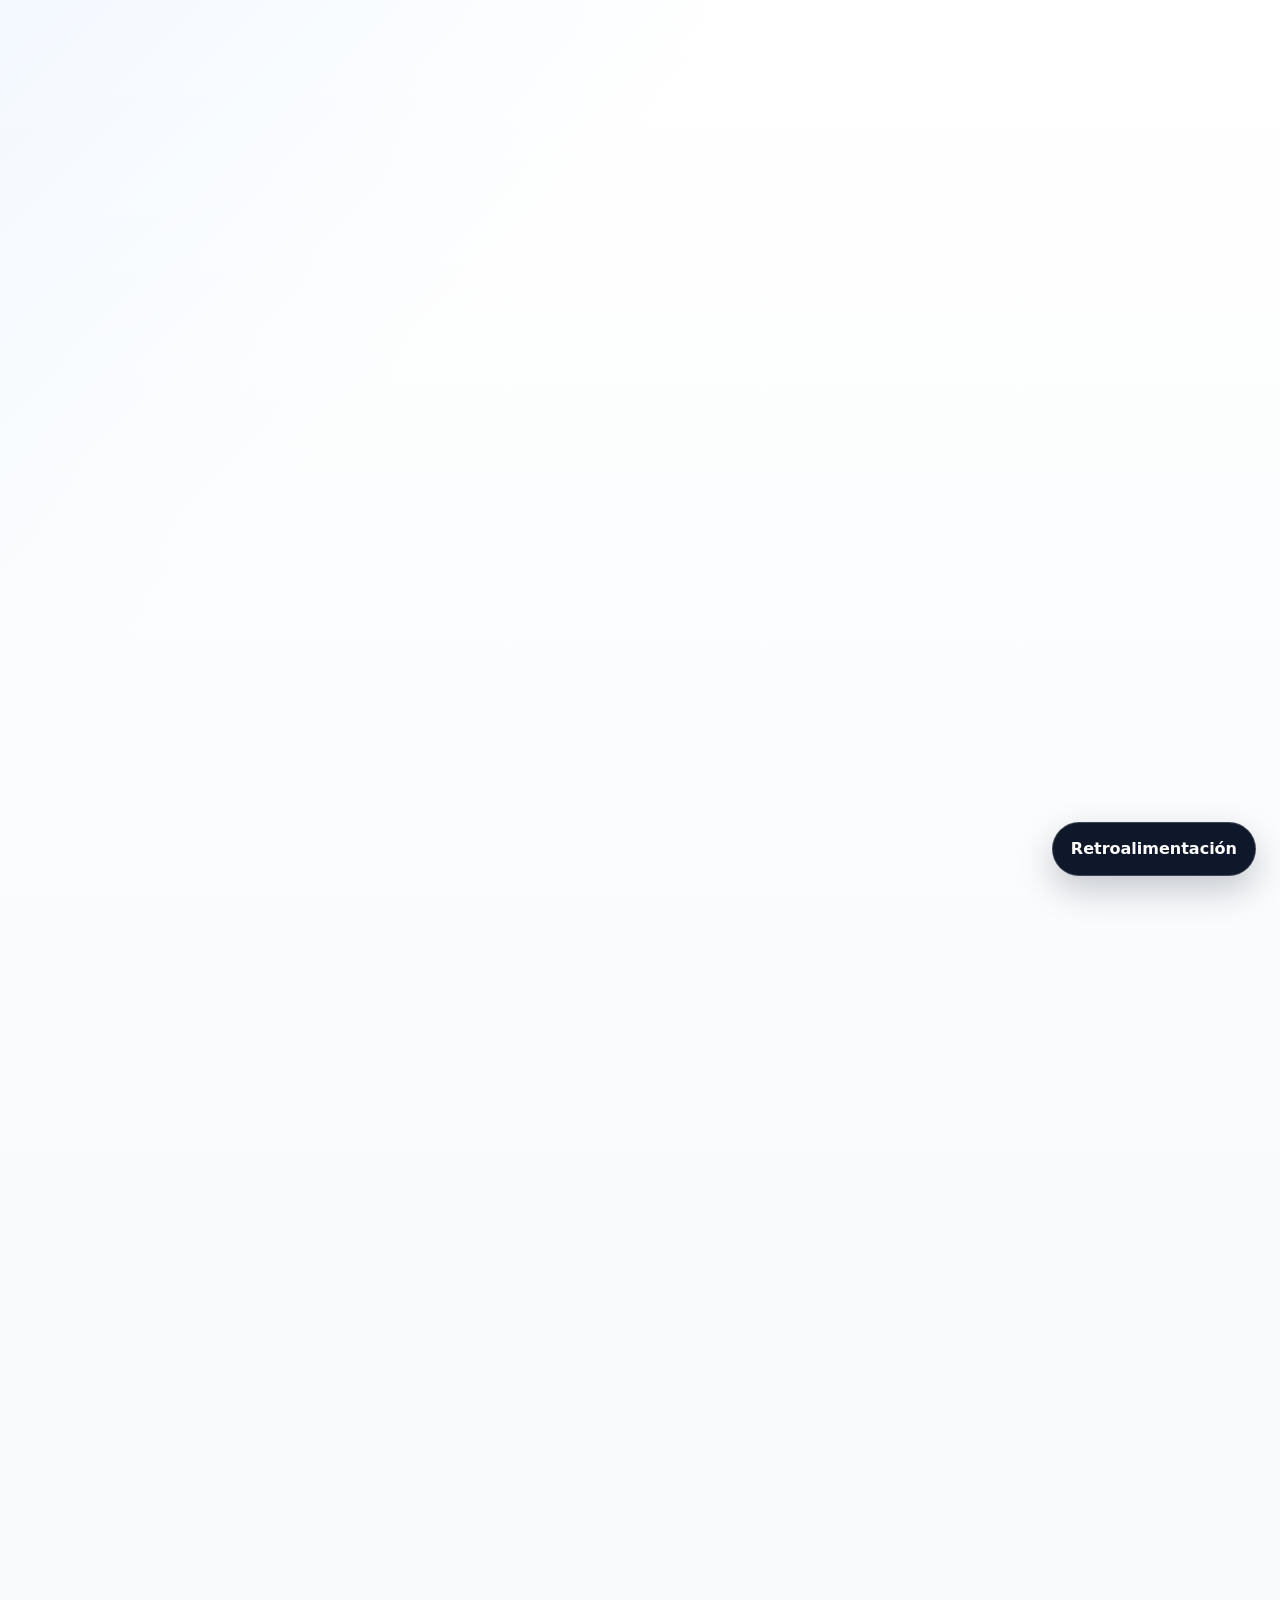
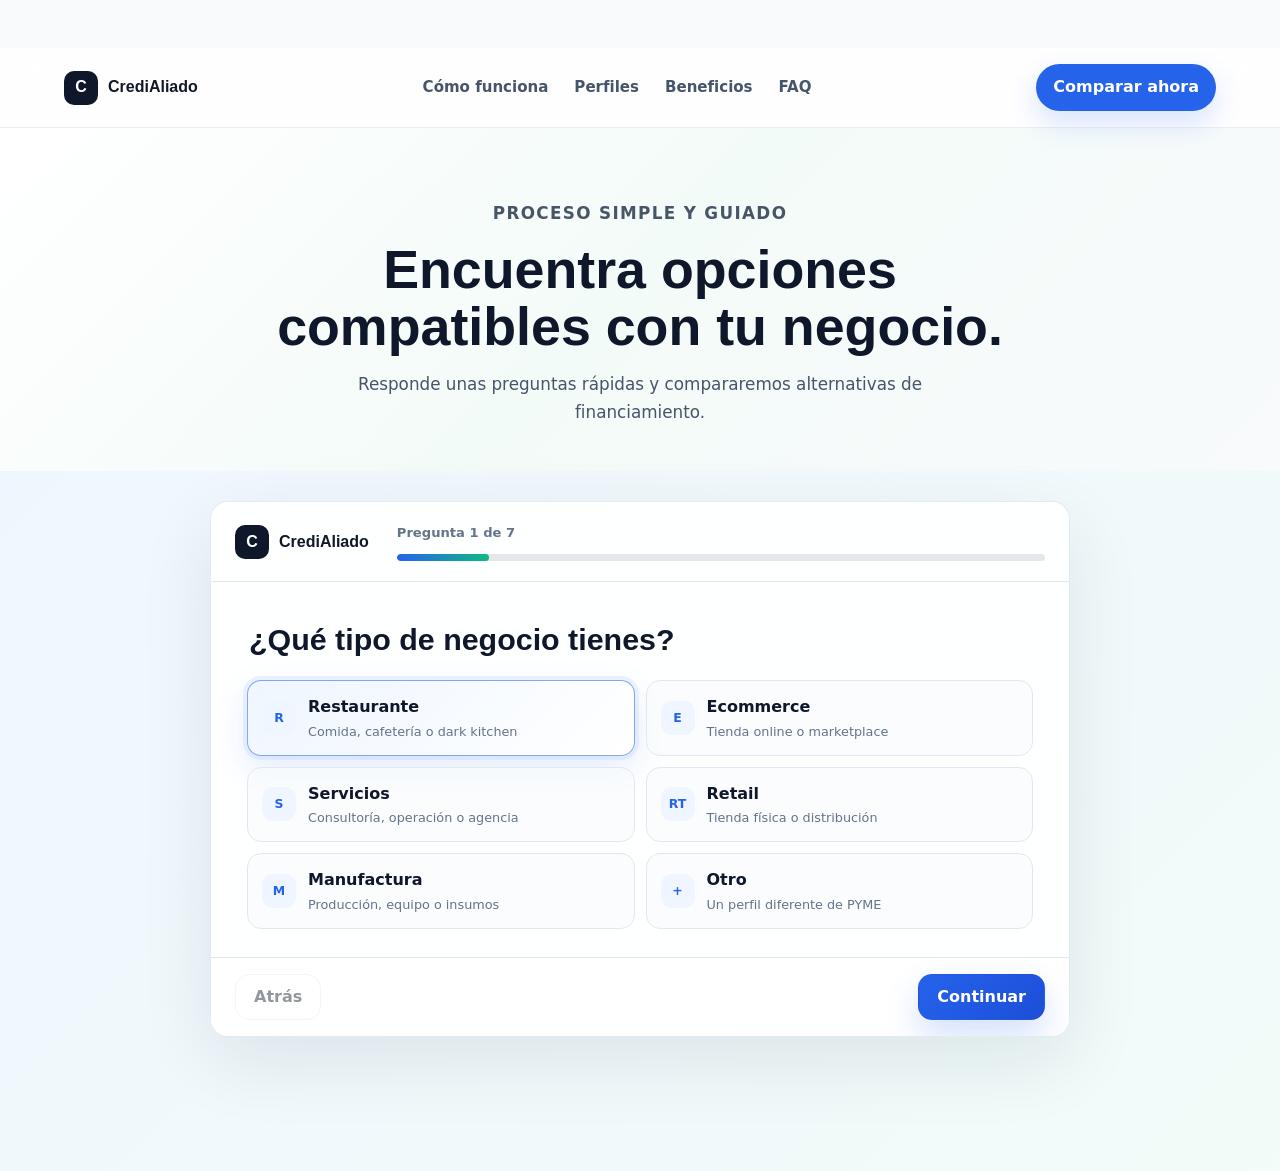
==== commit 62873bd5: "final" ====
--- a/cotizador.html
+++ b/cotizador.html
@@ -1,6 +1,21 @@
-<!DOCTYPE html>
+<!doctype html>
 <html lang="es">
   <head>
+    <!-- Google Tag Manager -->
+    <script>
+      (function (w, d, s, l, i) {
+        w[l] = w[l] || [];
+        w[l].push({ "gtm.start": new Date().getTime(), event: "gtm.js" });
+        var f = d.getElementsByTagName(s)[0],
+          j = d.createElement(s),
+          dl = l != "dataLayer" ? "&l=" + l : "";
+        j.async = true;
+        j.src = "https://www.googletagmanager.com/gtm.js?id=" + i + dl;
+        f.parentNode.insertBefore(j, f);
+      })(window, document, "script", "dataLayer", "GTM-PTRPFNFP");
+    </script>
+    <!-- End Google Tag Manager -->
+
     <meta charset="UTF-8" />
     <meta name="viewport" content="width=device-width, initial-scale=1.0" />
     <title>Cotizador | CrediAliado</title>
@@ -15,6 +30,27 @@
     <link rel="stylesheet" href="styles.css" />
   </head>
   <body data-page="cotizador">
+    <!-- Google Tag Manager (noscript) -->
+    <noscript
+      ><iframe
+        src="https://www.googletagmanager.com/ns.html?id=GTM-PTRPFNFP"
+        height="0"
+        width="0"
+        style="display: none; visibility: hidden"
+      ></iframe
+    ></noscript>
+    <!-- End Google Tag Manager (noscript) -->
+
+    <iframe
+      src="https://docs.google.com/forms/d/e/1FAIpQLScneLTpeTRr-SilI3cWBavuOlMuaoYv4e-Bmbk8I13pgMYx7g/viewform?embedded=true"
+      width="640"
+      height="1640"
+      frameborder="0"
+      marginheight="0"
+      marginwidth="0"
+      >Cargando…</iframe
+    >
+
     <header class="site-header">
       <a class="brand" href="index.html" aria-label="CrediAliado inicio">
         <span class="brand-mark">C</span>
@@ -35,7 +71,8 @@
           <p class="eyebrow">Proceso simple y guiado</p>
           <h1>Encuentra opciones compatibles con tu negocio.</h1>
           <p>
-            Responde unas preguntas rápidas y compararemos alternativas de financiamiento.
+            Responde unas preguntas rápidas y compararemos alternativas de
+            financiamiento.
           </p>
         </div>
       </section>
@@ -43,7 +80,11 @@
       <section class="quote-flow-section" id="cotizador">
         <div class="quote-flow">
           <div class="flow-topline">
-            <a class="brand compact-brand" href="index.html" aria-label="CrediAliado inicio">
+            <a
+              class="brand compact-brand"
+              href="index.html"
+              aria-label="CrediAliado inicio"
+            >
               <span class="brand-mark">C</span>
               <span>CrediAliado</span>
             </a>
@@ -53,174 +94,213 @@
             </div>
           </div>
 
-            <form id="compareForm" class="question-card">
-              <fieldset class="question-step active" data-step="0">
-                <legend>¿Qué tipo de negocio tienes?</legend>
-                <label class="select-card visual-option">
-                  <input type="radio" name="business" value="Restaurante" checked />
-                  <span><i>R</i><b>Restaurante</b><small>Comida, cafetería o dark kitchen</small></span>
-                </label>
-                <label class="select-card visual-option">
-                  <input type="radio" name="business" value="Ecommerce" />
-                  <span><i>E</i><b>Ecommerce</b><small>Tienda online o marketplace</small></span>
-                </label>
-                <label class="select-card visual-option">
-                  <input type="radio" name="business" value="Servicios" />
-                  <span><i>S</i><b>Servicios</b><small>Consultoría, operación o agencia</small></span>
-                </label>
-                <label class="select-card visual-option">
-                  <input type="radio" name="business" value="Retail" />
-                  <span><i>RT</i><b>Retail</b><small>Tienda física o distribución</small></span>
-                </label>
-                <label class="select-card visual-option">
-                  <input type="radio" name="business" value="Manufactura" />
-                  <span><i>M</i><b>Manufactura</b><small>Producción, equipo o insumos</small></span>
-                </label>
-                <label class="select-card visual-option">
-                  <input type="radio" name="business" value="Otro" />
-                  <span><i>+</i><b>Otro</b><small>Un perfil diferente de PYME</small></span>
-                </label>
-              </fieldset>
-
-              <fieldset class="question-step" data-step="1">
-                <legend>¿Para qué necesitas financiamiento?</legend>
-                <label class="select-card">
-                  <input type="radio" name="need" value="Inventario" checked />
-                  <span>Inventario</span>
-                </label>
-                <label class="select-card">
-                  <input type="radio" name="need" value="Expansión" />
-                  <span>Expansión</span>
-                </label>
-                <label class="select-card">
-                  <input type="radio" name="need" value="Capital de trabajo" />
-                  <span>Capital de trabajo</span>
-                </label>
-                <label class="select-card">
-                  <input type="radio" name="need" value="Equipo" />
-                  <span>Equipo</span>
-                </label>
-                <label class="select-card">
-                  <input type="radio" name="need" value="Marketing" />
-                  <span>Marketing</span>
-                </label>
-              </fieldset>
-
-              <fieldset class="question-step amount-step" data-step="2">
-                <legend>¿Cuánto necesitas?</legend>
-                <div class="amount-control">
-                  <input
-                    id="amountRange"
-                    type="range"
-                    name="amount"
-                    min="50000"
-                    max="1000000"
-                    step="50000"
-                    value="250000"
-                  />
-                  <output id="amountOutput" for="amountRange">$250,000</output>
-                  <div class="amount-markers">
-                    <span>$50k</span>
-                    <span>$500k</span>
-                    <span>$1M</span>
-                  </div>
+          <form id="compareForm" class="question-card">
+            <fieldset class="question-step active" data-step="0">
+              <legend>¿Qué tipo de negocio tienes?</legend>
+              <label class="select-card visual-option">
+                <input
+                  type="radio"
+                  name="business"
+                  value="Restaurante"
+                  checked
+                />
+                <span
+                  ><i>R</i><b>Restaurante</b
+                  ><small>Comida, cafetería o dark kitchen</small></span
+                >
+              </label>
+              <label class="select-card visual-option">
+                <input type="radio" name="business" value="Ecommerce" />
+                <span
+                  ><i>E</i><b>Ecommerce</b
+                  ><small>Tienda online o marketplace</small></span
+                >
+              </label>
+              <label class="select-card visual-option">
+                <input type="radio" name="business" value="Servicios" />
+                <span
+                  ><i>S</i><b>Servicios</b
+                  ><small>Consultoría, operación o agencia</small></span
+                >
+              </label>
+              <label class="select-card visual-option">
+                <input type="radio" name="business" value="Retail" />
+                <span
+                  ><i>RT</i><b>Retail</b
+                  ><small>Tienda física o distribución</small></span
+                >
+              </label>
+              <label class="select-card visual-option">
+                <input type="radio" name="business" value="Manufactura" />
+                <span
+                  ><i>M</i><b>Manufactura</b
+                  ><small>Producción, equipo o insumos</small></span
+                >
+              </label>
+              <label class="select-card visual-option">
+                <input type="radio" name="business" value="Otro" />
+                <span
+                  ><i>+</i><b>Otro</b
+                  ><small>Un perfil diferente de PYME</small></span
+                >
+              </label>
+            </fieldset>
+
+            <fieldset class="question-step" data-step="1">
+              <legend>¿Para qué necesitas financiamiento?</legend>
+              <label class="select-card">
+                <input type="radio" name="need" value="Inventario" checked />
+                <span>Inventario</span>
+              </label>
+              <label class="select-card">
+                <input type="radio" name="need" value="Expansión" />
+                <span>Expansión</span>
+              </label>
+              <label class="select-card">
+                <input type="radio" name="need" value="Capital de trabajo" />
+                <span>Capital de trabajo</span>
+              </label>
+              <label class="select-card">
+                <input type="radio" name="need" value="Equipo" />
+                <span>Equipo</span>
+              </label>
+              <label class="select-card">
+                <input type="radio" name="need" value="Marketing" />
+                <span>Marketing</span>
+              </label>
+            </fieldset>
+
+            <fieldset class="question-step amount-step" data-step="2">
+              <legend>¿Cuánto necesitas?</legend>
+              <div class="amount-control">
+                <input
+                  id="amountRange"
+                  type="range"
+                  name="amount"
+                  min="50000"
+                  max="1000000"
+                  step="50000"
+                  value="250000"
+                />
+                <output id="amountOutput" for="amountRange">$250,000</output>
+                <div class="amount-markers">
+                  <span>$50k</span>
+                  <span>$500k</span>
+                  <span>$1M</span>
                 </div>
-              </fieldset>
-
-              <fieldset class="question-step" data-step="3">
-                <legend>¿Cuánto tiempo lleva operando tu negocio?</legend>
-                <label class="select-card">
-                  <input type="radio" name="age" value="Menos de 1 año" checked />
-                  <span>Menos de 1 año</span>
-                </label>
-                <label class="select-card">
-                  <input type="radio" name="age" value="1-2 años" />
-                  <span>1-2 años</span>
-                </label>
-                <label class="select-card">
-                  <input type="radio" name="age" value="3+ años" />
-                  <span>3+ años</span>
-                </label>
-              </fieldset>
-
-              <fieldset class="question-step" data-step="4">
-                <legend>¿Cuánto facturas mensualmente?</legend>
-                <label class="select-card">
-                  <input type="radio" name="revenue" value="Menos de 50k" checked />
-                  <span>Menos de 50k</span>
-                </label>
-                <label class="select-card">
-                  <input type="radio" name="revenue" value="50k-200k" />
-                  <span>50k-200k</span>
-                </label>
-                <label class="select-card">
-                  <input type="radio" name="revenue" value="200k-500k" />
-                  <span>200k-500k</span>
-                </label>
-                <label class="select-card">
-                  <input type="radio" name="revenue" value="500k+" />
-                  <span>500k+</span>
-                </label>
-              </fieldset>
-
-              <fieldset class="question-step" data-step="5">
-                <legend>¿Has solicitado crédito antes?</legend>
-                <label class="select-card">
-                  <input type="radio" name="history" value="Sí" checked />
-                  <span>Sí</span>
-                </label>
-                <label class="select-card">
-                  <input type="radio" name="history" value="No" />
-                  <span>No</span>
-                </label>
-              </fieldset>
-
-              <fieldset class="question-step" data-step="6">
-                <legend>¿Cómo consideras tu historial crediticio?</legend>
-                <label class="select-card">
-                  <input type="radio" name="credit" value="Bueno" checked />
-                  <span>Bueno</span>
-                </label>
-                <label class="select-card">
-                  <input type="radio" name="credit" value="Regular" />
-                  <span>Regular</span>
-                </label>
-                <label class="select-card">
-                  <input type="radio" name="credit" value="Malo" />
-                  <span>Malo</span>
-                </label>
-                <label class="select-card">
-                  <input type="radio" name="credit" value="No lo sé" />
-                  <span>No lo sé</span>
-                </label>
-              </fieldset>
-
-              <div class="form-actions">
-                <button class="button button-ghost" id="backButton" type="button" disabled>
-                  Atrás
-                </button>
-                <button class="button button-primary" id="nextButton" type="button">
-                  Continuar
-                </button>
               </div>
-            </form>
-
-            <div class="loading-state" id="loadingState" hidden>
-              <div class="pulse-orbit"></div>
-              <p>Analizando opciones para tu negocio...</p>
-              <div class="loading-bars">
-                <span></span>
-                <span></span>
-                <span></span>
-              </div>
+            </fieldset>
+
+            <fieldset class="question-step" data-step="3">
+              <legend>¿Cuánto tiempo lleva operando tu negocio?</legend>
+              <label class="select-card">
+                <input type="radio" name="age" value="Menos de 1 año" checked />
+                <span>Menos de 1 año</span>
+              </label>
+              <label class="select-card">
+                <input type="radio" name="age" value="1-2 años" />
+                <span>1-2 años</span>
+              </label>
+              <label class="select-card">
+                <input type="radio" name="age" value="3+ años" />
+                <span>3+ años</span>
+              </label>
+            </fieldset>
+
+            <fieldset class="question-step" data-step="4">
+              <legend>¿Cuánto facturas mensualmente?</legend>
+              <label class="select-card">
+                <input
+                  type="radio"
+                  name="revenue"
+                  value="Menos de 50k"
+                  checked
+                />
+                <span>Menos de 50k</span>
+              </label>
+              <label class="select-card">
+                <input type="radio" name="revenue" value="50k-200k" />
+                <span>50k-200k</span>
+              </label>
+              <label class="select-card">
+                <input type="radio" name="revenue" value="200k-500k" />
+                <span>200k-500k</span>
+              </label>
+              <label class="select-card">
+                <input type="radio" name="revenue" value="500k+" />
+                <span>500k+</span>
+              </label>
+            </fieldset>
+
+            <fieldset class="question-step" data-step="5">
+              <legend>¿Has solicitado crédito antes?</legend>
+              <label class="select-card">
+                <input type="radio" name="history" value="Sí" checked />
+                <span>Sí</span>
+              </label>
+              <label class="select-card">
+                <input type="radio" name="history" value="No" />
+                <span>No</span>
+              </label>
+            </fieldset>
+
+            <fieldset class="question-step" data-step="6">
+              <legend>¿Cómo consideras tu historial crediticio?</legend>
+              <label class="select-card">
+                <input type="radio" name="credit" value="Bueno" checked />
+                <span>Bueno</span>
+              </label>
+              <label class="select-card">
+                <input type="radio" name="credit" value="Regular" />
+                <span>Regular</span>
+              </label>
+              <label class="select-card">
+                <input type="radio" name="credit" value="Malo" />
+                <span>Malo</span>
+              </label>
+              <label class="select-card">
+                <input type="radio" name="credit" value="No lo sé" />
+                <span>No lo sé</span>
+              </label>
+            </fieldset>
+
+            <div class="form-actions">
+              <button
+                class="button button-ghost"
+                id="backButton"
+                type="button"
+                disabled
+              >
+                Atrás
+              </button>
+              <button
+                class="button button-primary"
+                id="nextButton"
+                type="button"
+              >
+                Continuar
+              </button>
+            </div>
+          </form>
+
+          <div class="loading-state" id="loadingState" hidden>
+            <div class="pulse-orbit"></div>
+            <p>Analizando opciones para tu negocio...</p>
+            <div class="loading-bars">
+              <span></span>
+              <span></span>
+              <span></span>
             </div>
           </div>
+        </div>
       </section>
 
       <section class="results-section" id="resultados" hidden>
         <div class="section-heading">
           <p class="eyebrow">Resultados personalizados</p>
-          <h2 id="resultsHeadline">Encontramos opciones compatibles con tu perfil.</h2>
+          <h2 id="resultsHeadline">
+            Encontramos opciones compatibles con tu perfil.
+          </h2>
         </div>
         <div class="health-card" id="healthCard"></div>
         <div class="results-toolbar">
@@ -236,10 +316,15 @@
           </label>
         </div>
         <div class="results-grid" id="resultsGrid"></div>
-        <div class="lead-capture">
+        <div class="lead-capture" hidden>
           <div>
-            <h3>¿Quieres guardar estas opciones y recibir nuevas recomendaciones?</h3>
-            <p>Te enviamos el resumen por WhatsApp o email para revisarlo con calma.</p>
+            <h3>
+              ¿Quieres guardar estas opciones y recibir nuevas recomendaciones?
+            </h3>
+            <p>
+              Te enviamos el resumen por WhatsApp o email para revisarlo con
+              calma.
+            </p>
           </div>
           <form class="lead-form">
             <label>
@@ -250,11 +335,68 @@
               Email
               <input type="email" placeholder="tu@negocio.com" />
             </label>
-            <button class="button button-primary" type="button">Guardar opciones</button>
+            <button class="button button-primary" type="button">
+              Guardar opciones
+            </button>
           </form>
         </div>
       </section>
     </main>
+
+    <dialog class="contact-dialog" id="contactDialog">
+      <form class="contact-form" id="contactForm" method="dialog">
+        <div class="contact-head">
+          <div>
+            <p class="eyebrow">Solicitud de contacto</p>
+            <h2>Guarda tus opciones y recibe seguimiento</h2>
+            <p id="contactLenderLabel">
+              Te enviaremos el resumen por WhatsApp o email para revisarlo con
+              calma.
+            </p>
+          </div>
+          <button
+            class="icon-button"
+            id="closeContactDialog"
+            type="button"
+            aria-label="Cerrar"
+          >
+            &times;
+          </button>
+        </div>
+        <div class="contact-fields">
+          <label>
+            WhatsApp
+            <input
+              id="contactPhone"
+              name="phone"
+              type="tel"
+              placeholder="55 1234 5678"
+              autocomplete="tel"
+              required
+            />
+          </label>
+          <label>
+            Email
+            <input
+              id="contactEmail"
+              name="email"
+              type="email"
+              placeholder="tu@negocio.com"
+              autocomplete="email"
+              required
+            />
+          </label>
+        </div>
+        <div class="contact-actions">
+          <button class="button button-ghost" type="button" id="cancelContact">
+            Cancelar
+          </button>
+          <button class="button button-primary" type="submit">
+            Enviar datos
+          </button>
+        </div>
+      </form>
+    </dialog>
 
     <a
       class="feedback-trigger"
--- a/styles.css
+++ b/styles.css
@@ -1137,6 +1137,32 @@
   font-weight: 450;
 }
 
+.contact-message {
+  display: grid;
+  gap: 8px;
+  padding: 13px;
+  color: #14532d;
+  background: #ecfdf5;
+  border: 1px solid rgba(16, 185, 129, 0.28);
+  border-radius: 12px;
+  font-size: 0.92rem;
+}
+
+.contact-message[hidden] {
+  display: none;
+}
+
+.contact-message a {
+  width: fit-content;
+  color: var(--blue);
+  font-weight: 700;
+  text-decoration: none;
+}
+
+.contact-message a:hover {
+  text-decoration: underline;
+}
+
 .health-card {
   display: grid;
   grid-template-columns: minmax(150px, 0.45fr) minmax(220px, 1fr) minmax(150px, 0.45fr);
@@ -1231,6 +1257,82 @@
 .lead-form input:focus {
   border-color: var(--blue);
   box-shadow: 0 0 0 4px rgba(37, 99, 235, 0.12);
+}
+
+.contact-dialog {
+  width: min(92vw, 720px);
+  padding: 0;
+  color: var(--navy);
+  background: var(--white);
+  border: 1px solid rgba(16, 185, 129, 0.36);
+  border-radius: 18px;
+  box-shadow: var(--shadow);
+}
+
+.contact-dialog::backdrop {
+  background: rgba(15, 23, 42, 0.42);
+}
+
+.contact-form {
+  display: grid;
+  gap: 22px;
+  padding: clamp(22px, 4vw, 30px);
+}
+
+.contact-head {
+  display: flex;
+  justify-content: space-between;
+  gap: 20px;
+}
+
+.contact-head h2 {
+  max-width: 560px;
+  margin: 6px 0 10px;
+  font-size: clamp(1.35rem, 3vw, 1.85rem);
+  line-height: 1.05;
+}
+
+.contact-head p:last-child {
+  max-width: 560px;
+  margin: 0;
+  color: #475569;
+}
+
+.contact-fields {
+  display: grid;
+  grid-template-columns: repeat(2, minmax(0, 1fr));
+  gap: 14px;
+}
+
+.contact-fields label {
+  display: grid;
+  gap: 8px;
+  color: var(--navy);
+  font-size: 0.88rem;
+  font-weight: 700;
+}
+
+.contact-fields input {
+  min-height: 52px;
+  padding: 0 14px;
+  color: var(--navy);
+  background: #f8fafc;
+  border: 1px solid var(--line);
+  border-radius: 14px;
+  outline: 0;
+  font: inherit;
+  font-weight: 600;
+}
+
+.contact-fields input:focus {
+  border-color: var(--blue);
+  box-shadow: 0 0 0 4px rgba(37, 99, 235, 0.12);
+}
+
+.contact-actions {
+  display: flex;
+  justify-content: flex-end;
+  gap: 12px;
 }
 
 .faq-list {
@@ -1503,6 +1605,16 @@
     padding: 14px 18px;
   }
 
+  .contact-head,
+  .contact-actions {
+    align-items: stretch;
+    flex-direction: column;
+  }
+
+  .contact-fields {
+    grid-template-columns: 1fr;
+  }
+
   .visual-option span {
     grid-template-columns: 32px 1fr;
   }
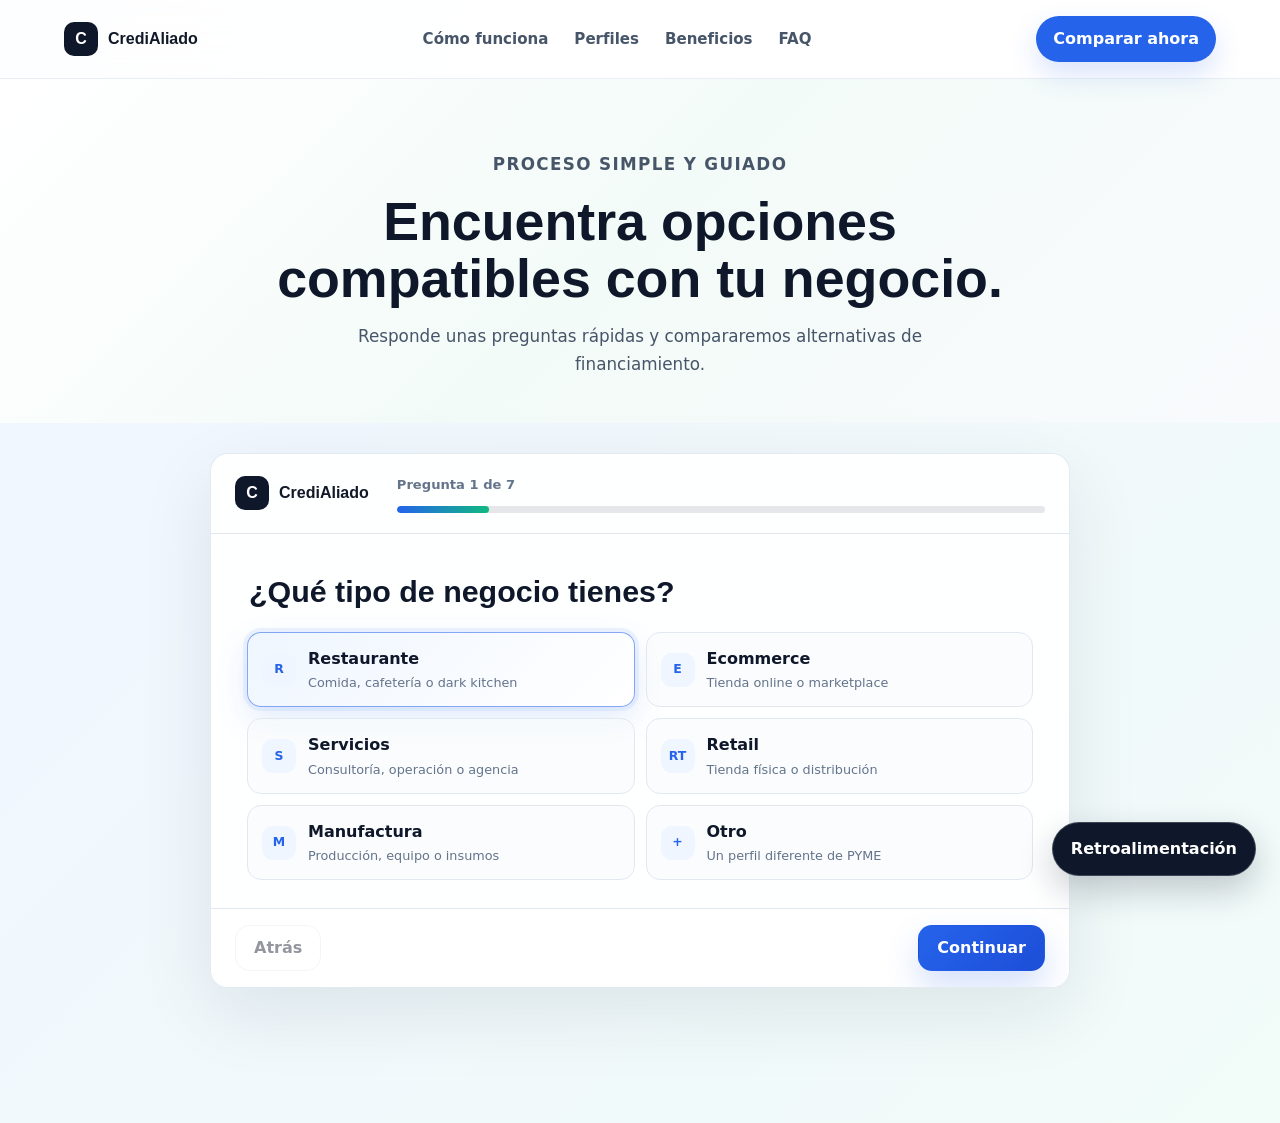
==== commit 55a06d67: "actualizando" ====
--- a/cotizador.html
+++ b/cotizador.html
@@ -41,16 +41,6 @@
     ></noscript>
     <!-- End Google Tag Manager (noscript) -->
 
-    <iframe
-      src="https://docs.google.com/forms/d/e/1FAIpQLScneLTpeTRr-SilI3cWBavuOlMuaoYv4e-Bmbk8I13pgMYx7g/viewform?embedded=true"
-      width="640"
-      height="1640"
-      frameborder="0"
-      marginheight="0"
-      marginwidth="0"
-      >Cargando…</iframe
-    >
-
     <header class="site-header">
       <a class="brand" href="index.html" aria-label="CrediAliado inicio">
         <span class="brand-mark">C</span>
